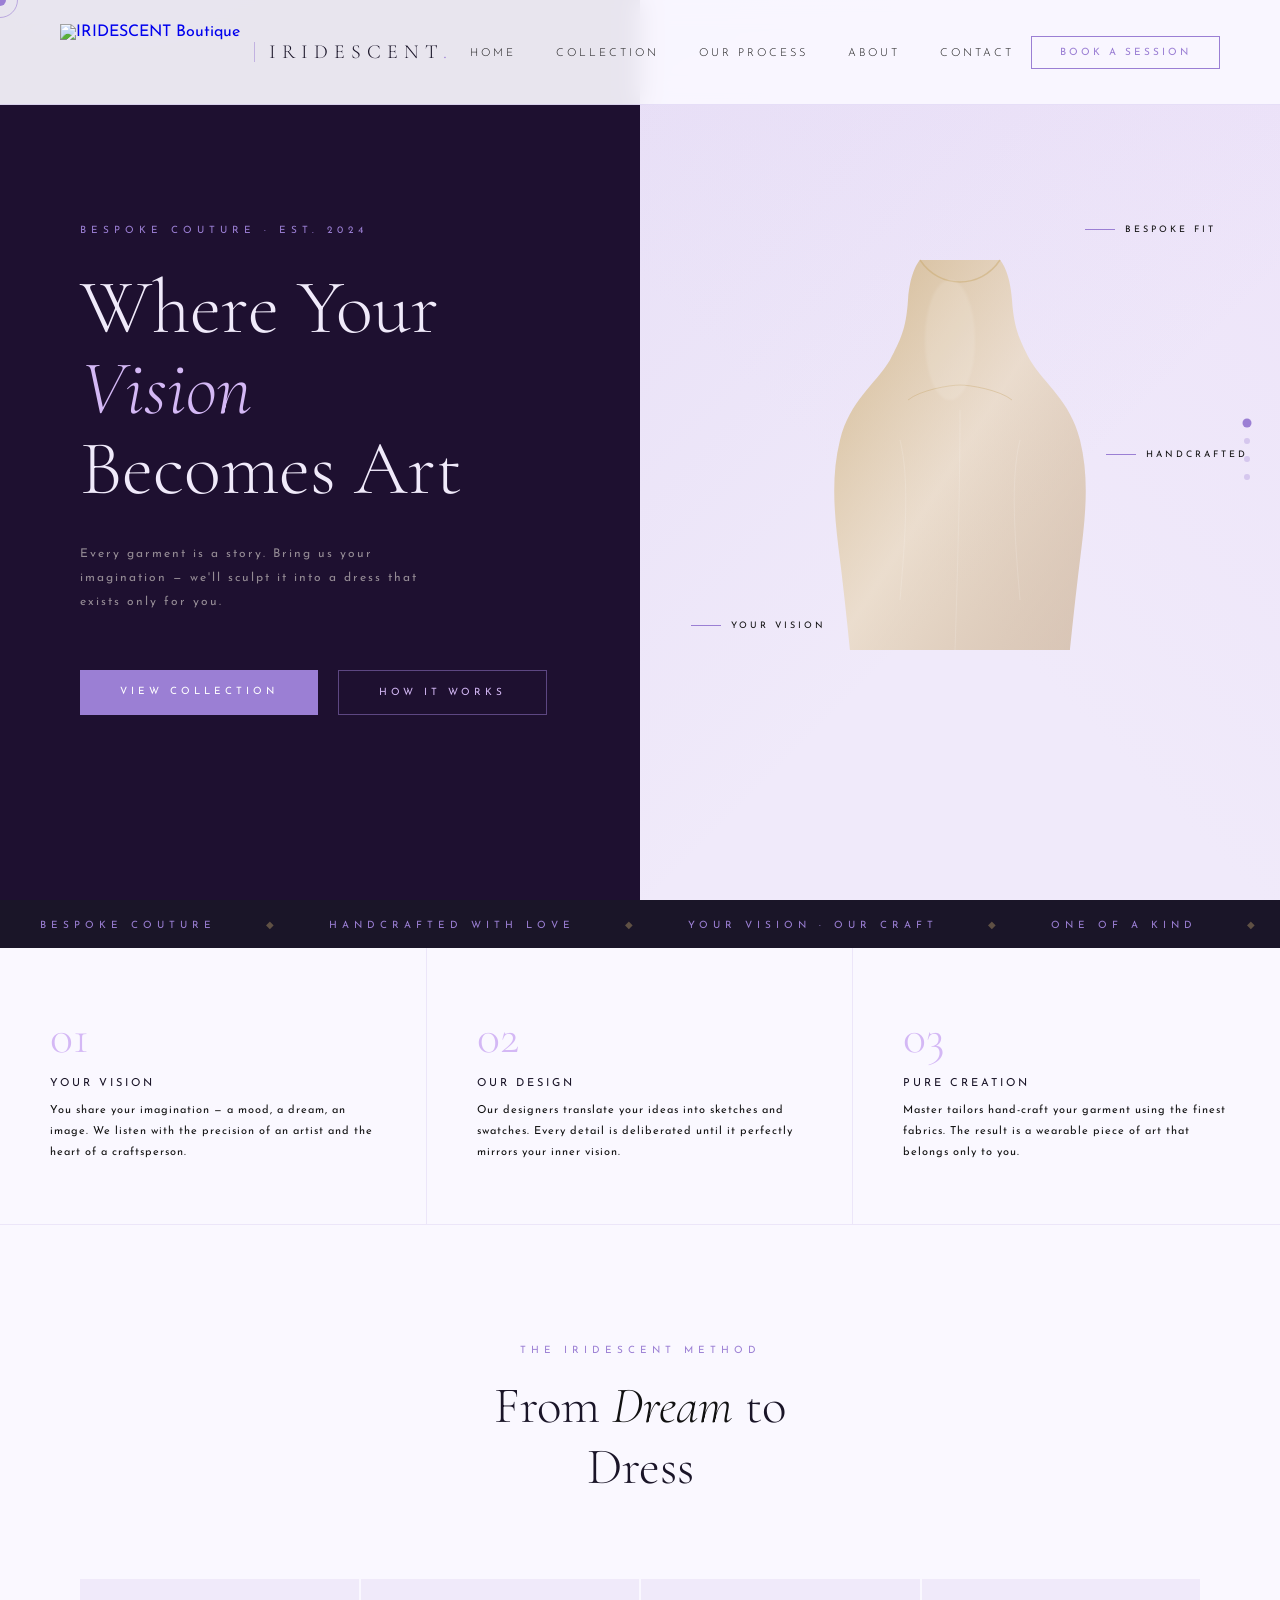
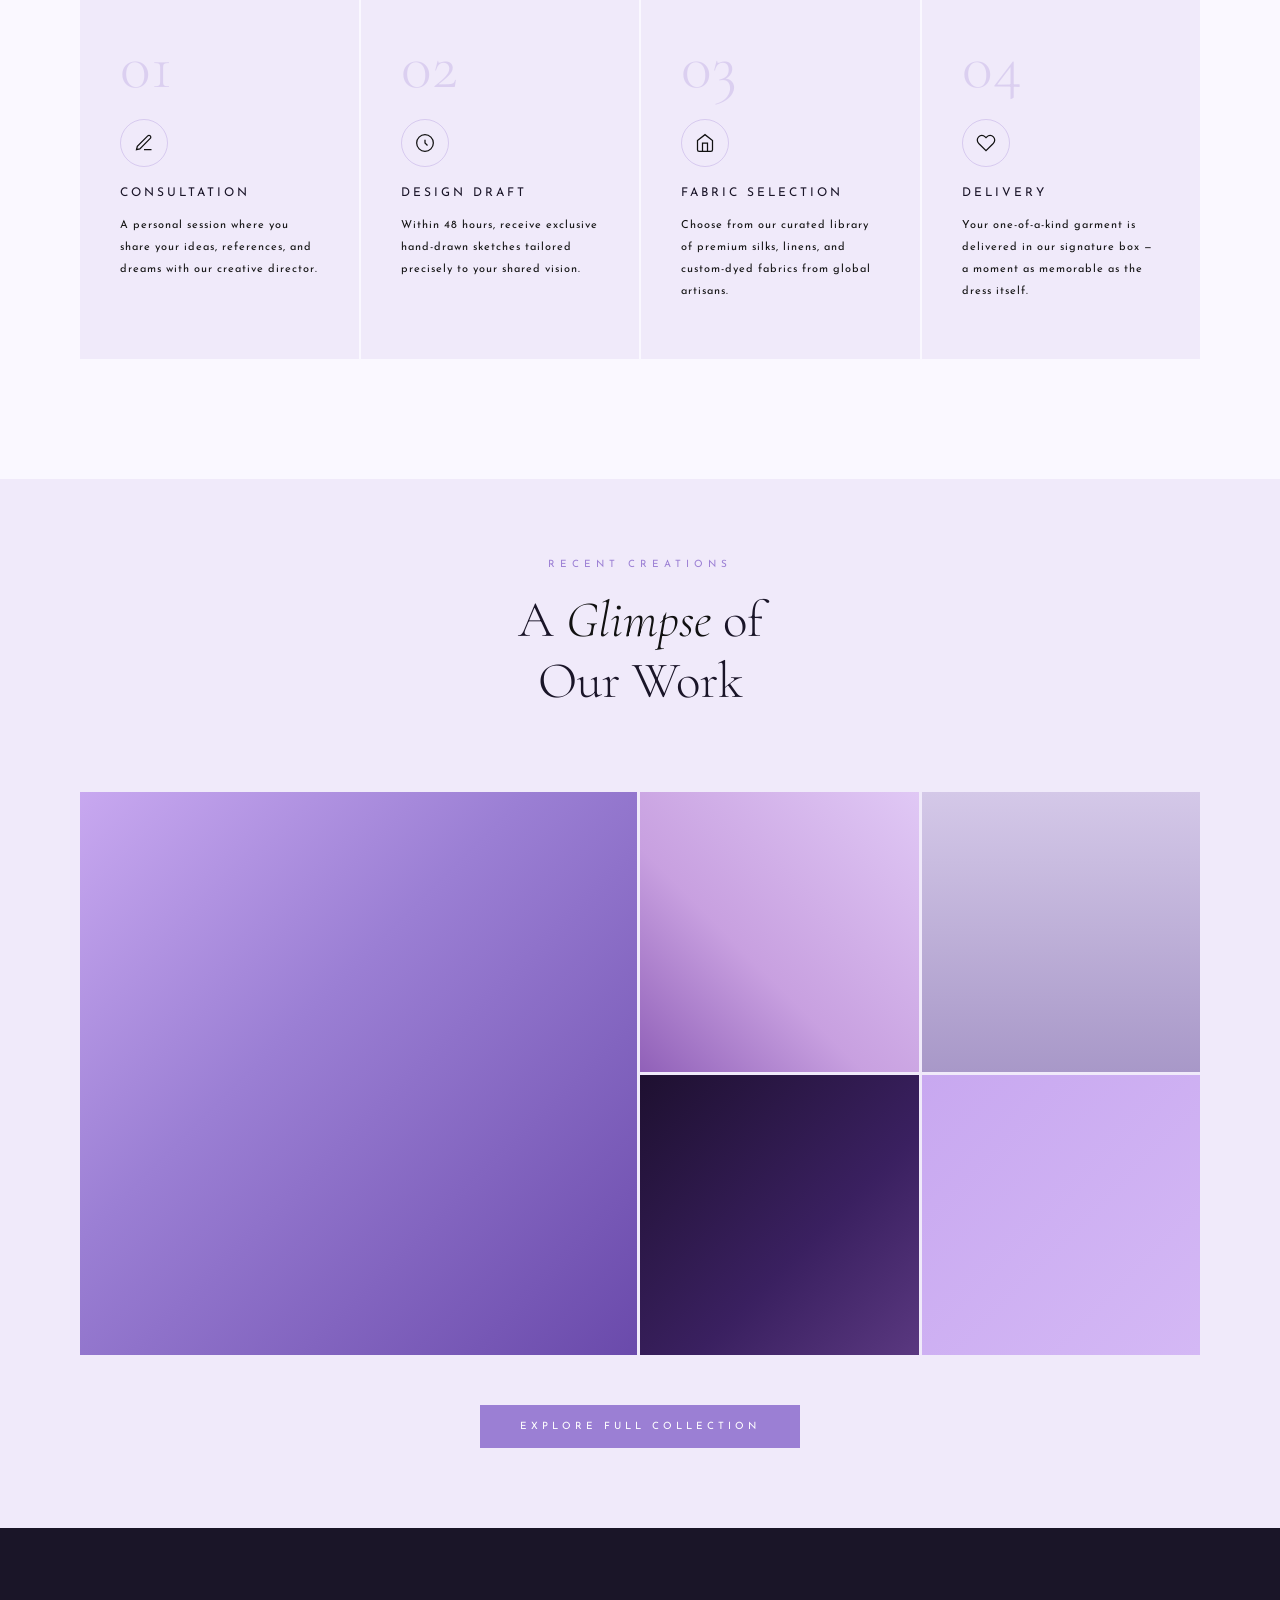
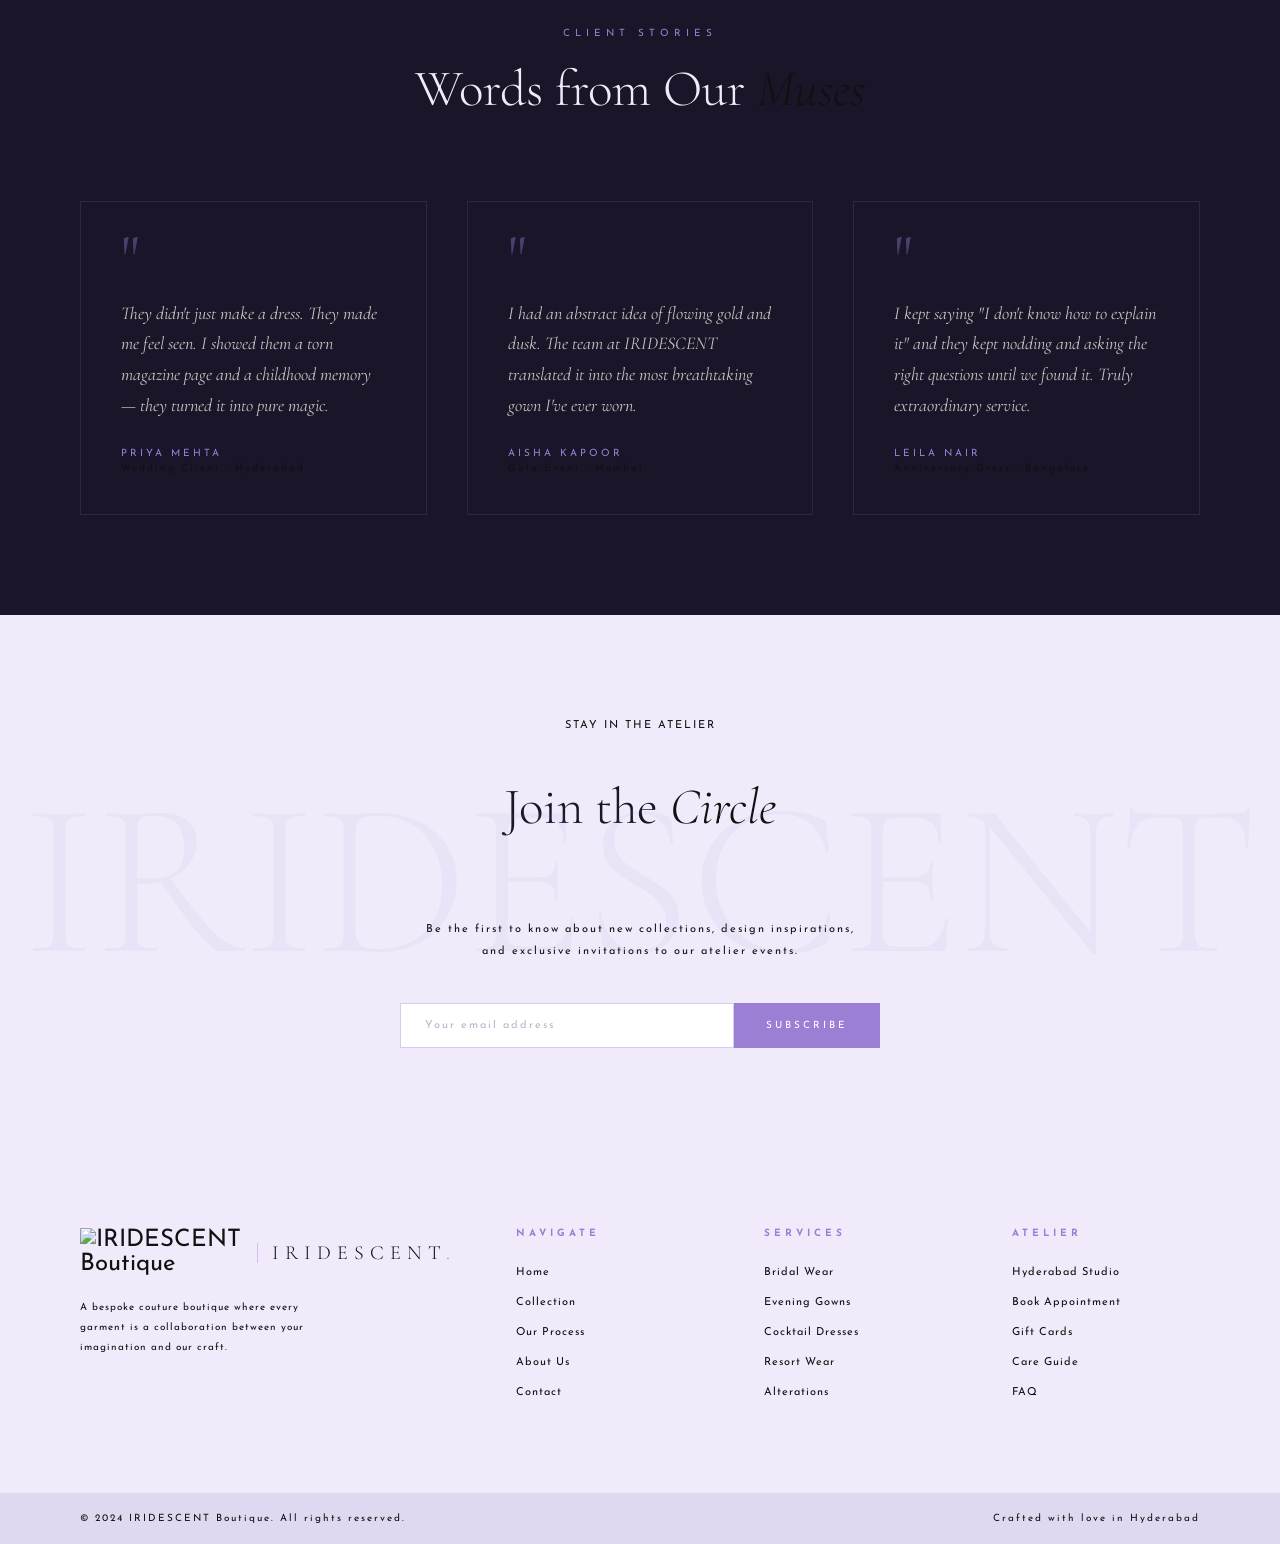
==== index.html @ 8f8d6bed "Add files via upload" ====
<!DOCTYPE html>
<html lang="en">

<head>
  <meta charset="UTF-8" />
  <meta name="viewport" content="width=device-width, initial-scale=1.0" />
  <title>IRIDESCENT — Bespoke Couture Boutique</title>
  <link
    href="https://fonts.googleapis.com/css2?family=Cormorant+Garamond:ital,wght@0,300;0,400;0,600;1,300;1,400&family=Josefin+Sans:wght@200;300;400&display=swap"
    rel="stylesheet" />
  <style>
    *,
    *::before,
    *::after {
      margin: 0;
      padding: 0;
      box-sizing: border-box;
    }

    :root {
      --cream: #f0eafa;
      --warm-white: #faf8ff;
      --charcoal: #1a1528;
      --gold: #9b7fd4;
      --gold-light: #d4b8f5;
      --blush: #e0c8f5;
      --deep: #1e1030;
      --mid: #111111;
    }

    html {
      scroll-behavior: smooth;
    }

    body {
      font-family: 'Josefin Sans', sans-serif;
      background: var(--warm-white);
      color: var(--charcoal);
      overflow-x: hidden;
      cursor: none;
    }

    /* Custom Cursor */
    .cursor {
      width: 12px;
      height: 12px;
      background: var(--gold);
      border-radius: 50%;
      position: fixed;
      top: 0;
      left: 0;
      pointer-events: none;
      z-index: 9999;
      transform: translate(-50%, -50%);
      transition: transform 0.1s ease, width 0.3s ease, height 0.3s ease, background 0.3s ease;
    }

    .cursor-ring {
      width: 36px;
      height: 36px;
      border: 1px solid var(--gold);
      border-radius: 50%;
      position: fixed;
      top: 0;
      left: 0;
      pointer-events: none;
      z-index: 9998;
      transform: translate(-50%, -50%);
      transition: all 0.15s ease;
      opacity: 0.6;
    }

    body:hover .cursor {
      opacity: 1;
    }

    /* NAV */
    nav {
      position: fixed;
      top: 0;
      left: 0;
      right: 0;
      z-index: 1000;
      display: flex;
      align-items: center;
      justify-content: space-between;
      padding: 24px 60px;
      background: rgba(250, 248, 255, 0.92);
      backdrop-filter: blur(12px);
      border-bottom: 1px solid rgba(155, 127, 212, 0.2);
      transition: padding 0.4s ease;
    }

    nav.scrolled {
      padding: 16px 60px;
    }

    .nav-logo {
      text-decoration: none;
      display: inline-flex;
      align-items: center;
    }

    .nav-logo img {
      height: 56px;
      width: auto;
      object-fit: contain;
      display: block;
    }

    .footer-brand .nav-logo img {
      height: 50px;
    }

    .nav-logo-text {
      font-family: 'Cormorant Garamond', serif;
      font-size: 20px;
      font-weight: 300;
      letter-spacing: 6px;
      text-transform: uppercase;
      color: var(--charcoal);
      margin-left: 14px;
      padding-left: 14px;
      border-left: 1px solid rgba(155, 127, 212, 0.5);
      line-height: 1;
      transition: color 0.3s;
    }

    .nav-logo-text span {
      color: var(--gold);
    }

    .footer-brand .nav-logo .nav-logo-text {
      color: #111111;
      border-left-color: rgba(155, 127, 212, 0.4);
    }

    .nav-links {
      display: flex;
      gap: 40px;
      list-style: none;
    }

    .nav-links a {
      text-decoration: none;
      font-size: 11px;
      font-weight: 300;
      letter-spacing: 3px;
      text-transform: uppercase;
      color: var(--mid);
      position: relative;
      transition: color 0.3s ease;
    }

    .nav-links a::after {
      content: '';
      position: absolute;
      bottom: -3px;
      left: 0;
      width: 0;
      height: 1px;
      background: var(--gold);
      transition: width 0.3s ease;
    }

    .nav-links a:hover {
      color: var(--charcoal);
    }

    .nav-links a:hover::after {
      width: 100%;
    }

    .nav-cta {
      font-size: 10px;
      letter-spacing: 3px;
      text-transform: uppercase;
      padding: 10px 28px;
      border: 1px solid var(--gold);
      color: var(--gold);
      text-decoration: none;
      transition: all 0.3s ease;
    }

    .nav-cta:hover {
      background: var(--gold);
      color: white;
    }

    /* HERO */
    .hero {
      min-height: 100vh;
      display: grid;
      grid-template-columns: 1fr 1fr;
      overflow: hidden;
    }

    .hero-left {
      background: var(--deep);
      display: flex;
      flex-direction: column;
      justify-content: center;
      padding: 120px 80px 80px;
      position: relative;
      overflow: hidden;
    }

    .hero-left::before {
      content: '';
      position: absolute;
      top: -50%;
      left: -20%;
      width: 500px;
      height: 500px;
      background: radial-gradient(circle, rgba(155, 127, 212, 0.2) 0%, transparent 70%);
      border-radius: 50%;
    }

    .hero-tag {
      font-size: 10px;
      letter-spacing: 5px;
      text-transform: uppercase;
      color: var(--gold);
      margin-bottom: 32px;
      opacity: 0;
      animation: fadeUp 0.8s ease forwards 0.3s;
    }

    .hero-title {
      font-family: 'Cormorant Garamond', serif;
      font-size: clamp(52px, 6vw, 88px);
      font-weight: 300;
      line-height: 1.05;
      color: var(--cream);
      margin-bottom: 32px;
      opacity: 0;
      animation: fadeUp 0.8s ease forwards 0.5s;
    }

    .hero-title em {
      font-style: italic;
      color: var(--gold-light);
    }

    .hero-subtitle {
      font-size: 12px;
      letter-spacing: 2px;
      line-height: 2;
      color: rgba(245, 240, 232, 0.55);
      max-width: 380px;
      margin-bottom: 56px;
      opacity: 0;
      animation: fadeUp 0.8s ease forwards 0.7s;
    }

    .hero-btns {
      display: flex;
      gap: 20px;
      opacity: 0;
      animation: fadeUp 0.8s ease forwards 0.9s;
    }

    .btn-primary {
      padding: 16px 40px;
      background: var(--gold);
      color: white;
      text-decoration: none;
      font-size: 10px;
      letter-spacing: 4px;
      text-transform: uppercase;
      transition: all 0.3s ease;
    }

    .btn-primary:hover {
      background: #7d60b8;
    }

    .btn-outline {
      padding: 16px 40px;
      border: 1px solid rgba(155, 127, 212, 0.5);
      color: var(--gold-light);
      text-decoration: none;
      font-size: 10px;
      letter-spacing: 4px;
      text-transform: uppercase;
      transition: all 0.3s ease;
    }

    .btn-outline:hover {
      border-color: var(--gold);
      color: var(--gold);
    }

    .hero-right {
      background: var(--cream);
      position: relative;
      overflow: hidden;
      display: flex;
      align-items: center;
      justify-content: center;
    }

    .hero-visual {
      width: 100%;
      height: 100%;
      background:
        linear-gradient(135deg, rgba(155, 127, 212, 0.1) 0%, transparent 60%),
        linear-gradient(225deg, rgba(224, 200, 245, 0.2) 0%, transparent 60%);
      display: flex;
      align-items: center;
      justify-content: center;
      position: relative;
    }

    .dress-silhouette {
      width: 280px;
      height: 420px;
      position: relative;
      opacity: 0;
      animation: fadeIn 1.2s ease forwards 1s;
    }

    .dress-silhouette svg {
      width: 100%;
      height: 100%;
    }

    .floating-label {
      position: absolute;
      font-size: 9px;
      letter-spacing: 3px;
      text-transform: uppercase;
      color: var(--mid);
      display: flex;
      align-items: center;
      gap: 10px;
    }

    .floating-label::before {
      content: '';
      width: 30px;
      height: 1px;
      background: var(--gold);
    }

    .label-1 {
      top: 25%;
      right: 10%;
      animation: float 4s ease-in-out infinite;
    }

    .label-2 {
      bottom: 30%;
      left: 8%;
      animation: float 4s ease-in-out infinite 1s;
    }

    .label-3 {
      top: 50%;
      right: 5%;
      animation: float 4s ease-in-out infinite 2s;
    }

    /* MARQUEE */
    .marquee-strip {
      background: var(--charcoal);
      padding: 16px 0;
      overflow: hidden;
      white-space: nowrap;
    }

    .marquee-inner {
      display: inline-block;
      animation: marquee 20s linear infinite;
    }

    .marquee-inner span {
      font-size: 10px;
      letter-spacing: 5px;
      text-transform: uppercase;
      color: var(--gold);
      margin: 0 40px;
    }

    .marquee-inner span.dot {
      color: rgba(201, 169, 110, 0.4);
      letter-spacing: 0;
      margin: 0 10px;
    }

    /* ABOUT STRIP */
    .about-strip {
      display: grid;
      grid-template-columns: 1fr 1fr 1fr;
      border-bottom: 1px solid rgba(155, 127, 212, 0.15);
    }

    .strip-item {
      padding: 60px 50px;
      border-right: 1px solid rgba(155, 127, 212, 0.15);
      transition: background 0.4s ease;
    }

    .strip-item:last-child {
      border-right: none;
    }

    .strip-item:hover {
      background: rgba(155, 127, 212, 0.05);
    }

    .strip-num {
      font-family: 'Cormorant Garamond', serif;
      font-size: 48px;
      font-weight: 300;
      color: var(--gold-light);
      display: block;
      margin-bottom: 12px;
    }

    .strip-label {
      font-size: 11px;
      letter-spacing: 3px;
      text-transform: uppercase;
      color: var(--charcoal);
      margin-bottom: 12px;
      display: block;
    }

    .strip-desc {
      font-size: 11px;
      letter-spacing: 1px;
      line-height: 1.9;
      color: var(--mid);
    }

    /* PROCESS */
    .section {
      padding: 120px 80px;
    }

    .section-header {
      text-align: center;
      margin-bottom: 80px;
    }

    .section-tag {
      font-size: 10px;
      letter-spacing: 5px;
      text-transform: uppercase;
      color: var(--gold);
      margin-bottom: 20px;
    }

    .section-title {
      font-family: 'Cormorant Garamond', serif;
      font-size: clamp(36px, 4vw, 56px);
      font-weight: 300;
      color: var(--charcoal);
      line-height: 1.2;
    }

    .section-title em {
      font-style: italic;
      color: var(--mid);
    }

    .process-grid {
      display: grid;
      grid-template-columns: repeat(4, 1fr);
      gap: 2px;
    }

    .process-card {
      background: var(--cream);
      padding: 56px 40px;
      position: relative;
      overflow: hidden;
      transition: all 0.4s ease;
    }

    .process-card:hover {
      background: var(--charcoal);
    }

    .process-card:hover .p-num,
    .process-card:hover .p-title,
    .process-card:hover .p-desc {
      color: var(--cream);
    }

    .process-card:hover .p-icon {
      border-color: var(--gold);
    }

    .process-card:hover .p-icon svg {
      stroke: var(--gold);
    }

    .p-num {
      font-family: 'Cormorant Garamond', serif;
      font-size: 64px;
      font-weight: 300;
      color: rgba(155, 127, 212, 0.25);
      line-height: 1;
      transition: color 0.4s ease;
    }

    .p-icon {
      width: 48px;
      height: 48px;
      border: 1px solid rgba(155, 127, 212, 0.3);
      border-radius: 50%;
      display: flex;
      align-items: center;
      justify-content: center;
      margin: 20px 0;
      transition: all 0.4s ease;
    }

    .p-icon svg {
      width: 20px;
      height: 20px;
      stroke: var(--mid);
      fill: none;
      stroke-width: 1.5;
      transition: stroke 0.4s ease;
    }

    .p-title {
      font-size: 12px;
      letter-spacing: 3px;
      text-transform: uppercase;
      color: var(--charcoal);
      margin-bottom: 16px;
      transition: color 0.4s ease;
    }

    .p-desc {
      font-size: 11px;
      letter-spacing: 1px;
      line-height: 2;
      color: var(--mid);
      transition: color 0.4s ease;
    }

    /* GALLERY TEASER */
    .gallery-teaser {
      padding: 80px;
      background: var(--cream);
    }

    .gallery-grid {
      display: grid;
      grid-template-columns: 2fr 1fr 1fr;
      grid-template-rows: 280px 280px;
      gap: 3px;
    }

    .g-item {
      overflow: hidden;
      position: relative;
      cursor: pointer;
    }

    .g-item.tall {
      grid-row: span 2;
    }

    .g-inner {
      width: 100%;
      height: 100%;
      transition: transform 0.6s ease;
    }

    .g-item:hover .g-inner {
      transform: scale(1.04);
    }

    .g-overlay {
      position: absolute;
      bottom: 0;
      left: 0;
      right: 0;
      background: linear-gradient(transparent, rgba(26, 26, 26, 0.7));
      padding: 30px 24px 20px;
      opacity: 0;
      transition: opacity 0.4s ease;
    }

    .g-item:hover .g-overlay {
      opacity: 1;
    }

    .g-overlay span {
      font-size: 10px;
      letter-spacing: 3px;
      text-transform: uppercase;
      color: white;
    }

    /* SVG placeholder patterns */
    .pattern-1 {
      background: linear-gradient(135deg, #c8a8f0 0%, #9b7fd4 40%, #6a4aab 100%);
    }

    .pattern-2 {
      background: linear-gradient(225deg, #e0c8f5 0%, #c8a0e0 60%, #9060b8 100%);
    }

    .pattern-3 {
      background: linear-gradient(180deg, #d4c8e8 0%, #a898c8 100%);
    }

    .pattern-4 {
      background: linear-gradient(135deg, #1e1030 0%, #3a2060 60%, #5a3880 100%);
    }

    .pattern-5 {
      background: linear-gradient(315deg, #d4b8f5 0%, #c8a8f0 100%);
    }

    /* TESTIMONIALS */
    .testimonials {
      padding: 100px 80px;
      background: var(--charcoal);
    }

    .testimonials .section-title {
      color: var(--cream);
    }

    .testimonials .section-tag {
      color: var(--gold);
    }

    .test-grid {
      display: grid;
      grid-template-columns: repeat(3, 1fr);
      gap: 40px;
      margin-top: 60px;
    }

    .test-card {
      padding: 40px;
      border: 1px solid rgba(155, 127, 212, 0.15);
      position: relative;
      transition: border-color 0.4s ease;
    }

    .test-card:hover {
      border-color: rgba(155, 127, 212, 0.5);
    }

    .test-quote {
      font-family: 'Cormorant Garamond', serif;
      font-size: 64px;
      color: var(--gold);
      line-height: 0.5;
      margin-bottom: 24px;
      opacity: 0.4;
    }

    .test-text {
      font-family: 'Cormorant Garamond', serif;
      font-size: 18px;
      font-style: italic;
      color: rgba(245, 240, 232, 0.8);
      line-height: 1.7;
      margin-bottom: 28px;
    }

    .test-author {
      font-size: 10px;
      letter-spacing: 3px;
      text-transform: uppercase;
      color: var(--gold);
    }

    .test-role {
      font-size: 10px;
      letter-spacing: 2px;
      color: var(--mid);
      margin-top: 4px;
    }

    /* NEWSLETTER */
    .newsletter {
      padding: 100px 80px;
      text-align: center;
      background: var(--cream);
      position: relative;
      overflow: hidden;
    }

    .newsletter::before {
      content: 'IRIDESCENT';
      position: absolute;
      font-family: 'Cormorant Garamond', serif;
      font-size: 220px;
      font-weight: 300;
      color: rgba(155, 127, 212, 0.07);
      top: 50%;
      left: 50%;
      transform: translate(-50%, -50%);
      pointer-events: none;
      white-space: nowrap;
    }

    .newsletter .section-title {
      margin-bottom: 20px;
    }

    .newsletter p {
      font-size: 11px;
      letter-spacing: 2px;
      color: var(--mid);
      margin-bottom: 40px;
      line-height: 2;
    }

    .email-form {
      display: flex;
      justify-content: center;
      gap: 0;
      max-width: 480px;
      margin: 0 auto;
    }

    .email-form input {
      flex: 1;
      padding: 16px 24px;
      border: 1px solid rgba(155, 127, 212, 0.4);
      background: white;
      font-family: 'Josefin Sans', sans-serif;
      font-size: 11px;
      letter-spacing: 2px;
      color: var(--charcoal);
      outline: none;
    }

    .email-form input::placeholder {
      color: rgba(122, 107, 149, 0.5);
    }

    .email-form button {
      padding: 16px 32px;
      background: var(--gold);
      border: none;
      color: white;
      font-family: 'Josefin Sans', sans-serif;
      font-size: 10px;
      letter-spacing: 3px;
      text-transform: uppercase;
      cursor: pointer;
      transition: background 0.3s ease;
    }

    .email-form button:hover {
      background: var(--deep);
    }

    /* FOOTER */
    footer {
      background: #f0eafa;
      padding: 80px;
      display: grid;
      grid-template-columns: 2fr 1fr 1fr 1fr;
      gap: 60px;
    }

    .footer-brand .nav-logo {
      color: #111111;
      font-size: 24px;
    }

    .footer-brand p {
      margin-top: 20px;
      font-size: 10px;
      letter-spacing: 1px;
      line-height: 2;
      color: #111111;
      max-width: 240px;
    }

    .footer-col h4 {
      font-size: 10px;
      letter-spacing: 4px;
      text-transform: uppercase;
      color: var(--gold);
      margin-bottom: 24px;
    }

    .footer-col ul {
      list-style: none;
    }

    .footer-col ul li {
      margin-bottom: 14px;
    }

    .footer-col ul li a {
      font-size: 11px;
      letter-spacing: 1px;
      color: #111111;
      text-decoration: none;
      transition: color 0.3s ease;
    }

    .footer-col ul li a:hover {
      color: var(--gold);
    }

    .footer-bottom {
      background: #e0d8f0;
      padding: 20px 80px;
      display: flex;
      justify-content: space-between;
      align-items: center;
    }

    .footer-bottom span {
      font-size: 10px;
      letter-spacing: 2px;
      color: #111111;
    }

    /* ANIMATIONS */
    @keyframes fadeUp {
      from {
        opacity: 0;
        transform: translateY(30px);
      }

      to {
        opacity: 1;
        transform: translateY(0);
      }
    }

    @keyframes fadeIn {
      from {
        opacity: 0;
      }

      to {
        opacity: 1;
      }
    }

    @keyframes float {

      0%,
      100% {
        transform: translateY(0);
      }

      50% {
        transform: translateY(-12px);
      }
    }

    @keyframes marquee {
      from {
        transform: translateX(0);
      }

      to {
        transform: translateX(-50%);
      }
    }

    /* PAGE NAV INDICATOR */
    .page-nav {
      position: fixed;
      right: 30px;
      top: 50%;
      transform: translateY(-50%);
      z-index: 500;
      display: flex;
      flex-direction: column;
      gap: 12px;
    }

    .page-dot {
      width: 6px;
      height: 6px;
      background: rgba(155, 127, 212, 0.3);
      border-radius: 50%;
      cursor: pointer;
      transition: all 0.3s ease;
    }

    .page-dot.active {
      background: var(--gold);
      transform: scale(1.5);
    }

    /* ── INDEX: TABLET ── */
    @media (max-width: 1024px) {
      .hero-left {
        padding: 120px 40px 60px;
      }

      .strip-item {
        padding: 40px 30px;
      }

      .section {
        padding: 80px 40px;
      }

      .process-grid {
        grid-template-columns: repeat(2, 1fr);
      }

      .gallery-teaser {
        padding: 60px 40px;
      }

      .testimonials {
        padding: 60px 40px;
      }

      .newsletter {
        padding: 60px 40px;
      }
    }

    /* ── INDEX: MOBILE ── */
    @media (max-width: 768px) {
      .hero {
        grid-template-columns: 1fr;
        min-height: auto;
      }

      .hero-left {
        padding: 100px 24px 60px;
      }

      .hero-right {
        display: none;
      }

      .page-nav {
        display: none;
      }

      .about-strip {
        grid-template-columns: 1fr;
      }

      .strip-item {
        border-right: none;
        border-bottom: 1px solid rgba(201, 169, 110, 0.15);
        padding: 36px 24px;
      }

      .strip-item:last-child {
        border-bottom: none;
      }

      .section {
        padding: 60px 24px;
      }

      .process-grid {
        grid-template-columns: 1fr;
      }

      .gallery-teaser {
        padding: 60px 24px;
      }

      .gallery-grid {
        grid-template-columns: 1fr;
        grid-template-rows: auto;
      }

      .g-item.tall {
        grid-row: span 1;
      }

      .g-inner {
        height: 220px;
      }

      .testimonials {
        padding: 60px 24px;
      }

      .test-grid {
        grid-template-columns: 1fr;
        gap: 24px;
      }

      .newsletter {
        padding: 60px 24px;
      }

      .email-form {
        flex-direction: column;
        max-width: 100%;
      }

      .email-form input {
        border: 1px solid rgba(201, 169, 110, 0.4);
      }

      .email-form button {
        width: 100%;
      }
    }
  </style>
  <link rel="stylesheet" href="responsive.css" />
</head>

<body>

  <div class="cursor" id="cursor"></div>
  <div class="cursor-ring" id="cursorRing"></div>

  <!-- NAV -->
  <nav id="navbar">
    <a href="index.html" class="nav-logo"><img src="logo.png" alt="IRIDESCENT Boutique" /><span
        class="nav-logo-text">IRIDESCENT<span>.</span></span></a>
    <ul class="nav-links" id="navLinks">
      <li><a href="index.html">Home</a></li>
      <li><a href="collection.html">Collection</a></li>
      <li><a href="process.html">Our Process</a></li>
      <li><a href="about.html">About</a></li>
      <li><a href="contact.html">Contact</a></li>
    </ul>
    <a href="contact.html" class="nav-cta">Book a Session</a>
    <button class="nav-burger" id="navBurger" onclick="toggleNav()" aria-label="Toggle menu">☰</button>
  </nav>

  <!-- SIDE DOTS -->
  <div class="page-nav">
    <div class="page-dot active"></div>
    <div class="page-dot"></div>
    <div class="page-dot"></div>
    <div class="page-dot"></div>
  </div>

  <!-- HERO -->
  <section class="hero">
    <div class="hero-left">
      <p class="hero-tag">Bespoke Couture · Est. 2024</p>
      <h1 class="hero-title">Where Your<br><em>Vision</em><br>Becomes Art</h1>
      <p class="hero-subtitle">Every garment is a story. Bring us your imagination — we'll sculpt it into a dress that
        exists only for you.</p>
      <div class="hero-btns">
        <a href="collection.html" class="btn-primary">View Collection</a>
        <a href="process.html" class="btn-outline">How It Works</a>
      </div>
    </div>
    <div class="hero-right">
      <div class="hero-visual">
        <div class="dress-silhouette">
          <svg viewBox="0 0 280 420" xmlns="http://www.w3.org/2000/svg">
            <defs>
              <linearGradient id="dressGrad" x1="0%" y1="0%" x2="100%" y2="100%">
                <stop offset="0%" style="stop-color:#c9a96e;stop-opacity:0.9" />
                <stop offset="50%" style="stop-color:#e8d5b0;stop-opacity:0.7" />
                <stop offset="100%" style="stop-color:#b8935a;stop-opacity:0.5" />
              </linearGradient>
              <filter id="soft">
                <feGaussianBlur stdDeviation="1" />
              </filter>
            </defs>
            <!-- Dress body -->
            <path
              d="M100 20 C100 20 90 30 88 60 C86 90 80 100 70 120 C55 145 30 160 20 200 C10 240 15 280 20 320 C25 360 30 410 30 410 L250 410 C250 410 255 360 260 320 C265 280 270 240 260 200 C250 160 225 145 210 120 C200 100 194 90 192 60 C190 30 180 20 180 20 Z"
              fill="url(#dressGrad)" opacity="0.85" />
            <!-- Waist -->
            <path d="M88 160 C100 150 130 145 140 145 C150 145 180 150 192 160" fill="none"
              stroke="rgba(201,169,110,0.4)" stroke-width="1" />
            <!-- Neckline -->
            <path d="M100 20 C110 35 125 42 140 42 C155 42 170 35 180 20" fill="none" stroke="rgba(201,169,110,0.5)"
              stroke-width="1.5" />
            <!-- Fabric fold lines -->
            <path d="M80 200 C90 240 85 300 80 360" fill="none" stroke="rgba(255,255,255,0.2)" stroke-width="0.8" />
            <path d="M140 170 C140 240 138 320 135 410" fill="none" stroke="rgba(255,255,255,0.2)" stroke-width="0.8" />
            <path d="M200 200 C190 240 195 300 200 360" fill="none" stroke="rgba(255,255,255,0.2)" stroke-width="0.8" />
            <!-- Shimmer -->
            <ellipse cx="130" cy="100" rx="25" ry="60" fill="rgba(255,255,255,0.12)" filter="url(#soft)" />
          </svg>
        </div>
        <div class="floating-label label-1">Bespoke Fit</div>
        <div class="floating-label label-2">Your Vision</div>
        <div class="floating-label label-3">Handcrafted</div>
      </div>
    </div>
  </section>

  <!-- MARQUEE -->
  <div class="marquee-strip">
    <div class="marquee-inner">
      <span>Bespoke Couture</span><span class="dot">◆</span>
      <span>Handcrafted with Love</span><span class="dot">◆</span>
      <span>Your Vision · Our Craft</span><span class="dot">◆</span>
      <span>One of a Kind</span><span class="dot">◆</span>
      <span>Designed for You</span><span class="dot">◆</span>
      <span>IRIDESCENT Boutique</span><span class="dot">◆</span>
      <span>Bespoke Couture</span><span class="dot">◆</span>
      <span>Handcrafted with Love</span><span class="dot">◆</span>
      <span>Your Vision · Our Craft</span><span class="dot">◆</span>
      <span>One of a Kind</span><span class="dot">◆</span>
      <span>Designed for You</span><span class="dot">◆</span>
      <span>IRIDESCENT Boutique</span><span class="dot">◆</span>
    </div>
  </div>

  <!-- ABOUT STRIP -->
  <div class="about-strip">
    <div class="strip-item">
      <span class="strip-num">01</span>
      <span class="strip-label">Your Vision</span>
      <p class="strip-desc">You share your imagination — a mood, a dream, an image. We listen with the precision of an
        artist and the heart of a craftsperson.</p>
    </div>
    <div class="strip-item">
      <span class="strip-num">02</span>
      <span class="strip-label">Our Design</span>
      <p class="strip-desc">Our designers translate your ideas into sketches and swatches. Every detail is deliberated
        until it perfectly mirrors your inner vision.</p>
    </div>
    <div class="strip-item">
      <span class="strip-num">03</span>
      <span class="strip-label">Pure Creation</span>
      <p class="strip-desc">Master tailors hand-craft your garment using the finest fabrics. The result is a wearable
        piece of art that belongs only to you.</p>
    </div>
  </div>

  <!-- PROCESS -->
  <section class="section">
    <div class="section-header">
      <p class="section-tag">The IRIDESCENT Method</p>
      <h2 class="section-title">From <em>Dream</em> to<br>Dress</h2>
    </div>
    <div class="process-grid">
      <div class="process-card">
        <div class="p-num">01</div>
        <div class="p-icon">
          <svg viewBox="0 0 24 24">
            <path d="M12 20h9M16.5 3.5a2.121 2.121 0 013 3L7 19l-4 1 1-4L16.5 3.5z" />
          </svg>
        </div>
        <div class="p-title">Consultation</div>
        <p class="p-desc">A personal session where you share your ideas, references, and dreams with our creative
          director.</p>
      </div>
      <div class="process-card">
        <div class="p-num">02</div>
        <div class="p-icon">
          <svg viewBox="0 0 24 24">
            <circle cx="12" cy="12" r="10" />
            <path d="M12 8v4l3 3" />
          </svg>
        </div>
        <div class="p-title">Design Draft</div>
        <p class="p-desc">Within 48 hours, receive exclusive hand-drawn sketches tailored precisely to your shared
          vision.</p>
      </div>
      <div class="process-card">
        <div class="p-num">03</div>
        <div class="p-icon">
          <svg viewBox="0 0 24 24">
            <path d="M3 9l9-7 9 7v11a2 2 0 01-2 2H5a2 2 0 01-2-2z" />
            <polyline points="9 22 9 12 15 12 15 22" />
          </svg>
        </div>
        <div class="p-title">Fabric Selection</div>
        <p class="p-desc">Choose from our curated library of premium silks, linens, and custom-dyed fabrics from global
          artisans.</p>
      </div>
      <div class="process-card">
        <div class="p-num">04</div>
        <div class="p-icon">
          <svg viewBox="0 0 24 24">
            <path
              d="M20.84 4.61a5.5 5.5 0 00-7.78 0L12 5.67l-1.06-1.06a5.5 5.5 0 00-7.78 7.78l1.06 1.06L12 21.23l7.78-7.78 1.06-1.06a5.5 5.5 0 000-7.78z" />
          </svg>
        </div>
        <div class="p-title">Delivery</div>
        <p class="p-desc">Your one-of-a-kind garment is delivered in our signature box — a moment as memorable as the
          dress itself.</p>
      </div>
    </div>
  </section>

  <!-- GALLERY TEASER -->
  <div class="gallery-teaser">
    <div class="section-header">
      <p class="section-tag">Recent Creations</p>
      <h2 class="section-title">A <em>Glimpse</em> of<br>Our Work</h2>
    </div>
    <div class="gallery-grid">
      <div class="g-item tall">
        <div class="g-inner pattern-1"></div>
        <div class="g-overlay"><span>Evening Gown · Silk</span></div>
      </div>
      <div class="g-item">
        <div class="g-inner pattern-2"></div>
        <div class="g-overlay"><span>Bridal · Lace & Tulle</span></div>
      </div>
      <div class="g-item">
        <div class="g-inner pattern-3"></div>
        <div class="g-overlay"><span>Cocktail · Chiffon</span></div>
      </div>
      <div class="g-item">
        <div class="g-inner pattern-4"></div>
        <div class="g-overlay"><span>Resort · Cotton Blend</span></div>
      </div>
      <div class="g-item">
        <div class="g-inner pattern-5"></div>
        <div class="g-overlay"><span>Formal · Crepe</span></div>
      </div>
    </div>
    <div style="text-align:center; margin-top:50px;">
      <a href="collection.html" class="btn-primary" style="display:inline-block;">Explore Full Collection</a>
    </div>
  </div>

  <!-- TESTIMONIALS -->
  <section class="testimonials">
    <div class="section-header">
      <p class="section-tag">Client Stories</p>
      <h2 class="section-title">Words from Our <em>Muses</em></h2>
    </div>
    <div class="test-grid">
      <div class="test-card">
        <div class="test-quote">"</div>
        <p class="test-text">They didn't just make a dress. They made me feel seen. I showed them a torn magazine page
          and a childhood memory — they turned it into pure magic.</p>
        <div class="test-author">Priya Mehta</div>
        <div class="test-role">Wedding Client · Hyderabad</div>
      </div>
      <div class="test-card">
        <div class="test-quote">"</div>
        <p class="test-text">I had an abstract idea of flowing gold and dusk. The team at IRIDESCENT translated it into
          the most breathtaking gown I've ever worn.</p>
        <div class="test-author">Aisha Kapoor</div>
        <div class="test-role">Gala Event · Mumbai</div>
      </div>
      <div class="test-card">
        <div class="test-quote">"</div>
        <p class="test-text">I kept saying "I don't know how to explain it" and they kept nodding and asking the right
          questions until we found it. Truly extraordinary service.</p>
        <div class="test-author">Leila Nair</div>
        <div class="test-role">Anniversary Dress · Bangalore</div>
      </div>
    </div>
  </section>

  <!-- NEWSLETTER -->
  <section class="newsletter">
    <div class="section-header">
      <p class="section-tag">Stay in the Atelier</p>
      <h2 class="section-title">Join the <em>Circle</em></h2>
    </div>
    <p>Be the first to know about new collections, design inspirations,<br>and exclusive invitations to our atelier
      events.</p>
    <div class="email-form">
      <input type="email" placeholder="Your email address" />
      <button type="button">Subscribe</button>
    </div>
  </section>

  <!-- FOOTER -->
  <footer>
    <div class="footer-brand">
      <a href="index.html" class="nav-logo"><img src="logo.png" alt="IRIDESCENT Boutique" /><span
          class="nav-logo-text">IRIDESCENT<span>.</span></span></a>
      <p>A bespoke couture boutique where every garment is a collaboration between your imagination and our craft.</p>
    </div>
    <div class="footer-col">
      <h4>Navigate</h4>
      <ul>
        <li><a href="index.html">Home</a></li>
        <li><a href="collection.html">Collection</a></li>
        <li><a href="process.html">Our Process</a></li>
        <li><a href="about.html">About Us</a></li>
        <li><a href="contact.html">Contact</a></li>
      </ul>
    </div>
    <div class="footer-col">
      <h4>Services</h4>
      <ul>
        <li><a href="#">Bridal Wear</a></li>
        <li><a href="#">Evening Gowns</a></li>
        <li><a href="#">Cocktail Dresses</a></li>
        <li><a href="#">Resort Wear</a></li>
        <li><a href="#">Alterations</a></li>
      </ul>
    </div>
    <div class="footer-col">
      <h4>Atelier</h4>
      <ul>
        <li><a href="#">Hyderabad Studio</a></li>
        <li><a href="#">Book Appointment</a></li>
        <li><a href="#">Gift Cards</a></li>
        <li><a href="#">Care Guide</a></li>
        <li><a href="#">FAQ</a></li>
      </ul>
    </div>
  </footer>
  <div class="footer-bottom">
    <span>© 2024 IRIDESCENT Boutique. All rights reserved.</span>
    <span>Crafted with love in Hyderabad</span>
  </div>

  <script>
    // Hamburger nav
    function toggleNav() {
      const links = document.getElementById('navLinks');
      const burger = document.getElementById('navBurger');
      const isOpen = links.classList.toggle('open');
      burger.textContent = isOpen ? '✕' : '☰';
    }
    document.querySelectorAll('.nav-links a').forEach(a => a.addEventListener('click', () => {
      document.getElementById('navLinks').classList.remove('open');
      document.getElementById('navBurger').textContent = '☰';
    }));
    // Custom cursor
    const cursor = document.getElementById('cursor');
    const ring = document.getElementById('cursorRing');
    document.addEventListener('mousemove', e => {
      cursor.style.left = e.clientX + 'px';
      cursor.style.top = e.clientY + 'px';
      setTimeout(() => {
        ring.style.left = e.clientX + 'px';
        ring.style.top = e.clientY + 'px';
      }, 80);
    });
    document.querySelectorAll('a, button').forEach(el => {
      el.addEventListener('mouseenter', () => {
        cursor.style.width = '20px'; cursor.style.height = '20px';
        ring.style.width = '50px'; ring.style.height = '50px';
      });
      el.addEventListener('mouseleave', () => {
        cursor.style.width = '12px'; cursor.style.height = '12px';
        ring.style.width = '36px'; ring.style.height = '36px';
      });
    });

    // Nav scroll
    window.addEventListener('scroll', () => {
      document.getElementById('navbar').classList.toggle('scrolled', window.scrollY > 50);
    });

    // Intersection observer for animations
    const observer = new IntersectionObserver(entries => {
      entries.forEach(e => { if (e.isIntersecting) e.target.style.opacity = '1'; });
    }, { threshold: 0.1 });
  </script>
</body>

</html>
---- responsive.css ----
/* ============================================================
   IRIDESCENT — Shared Responsive Stylesheet
   Hamburger ≤ 900px  |  Tablet ≤ 1024px  |  Desktop > 900px
   ============================================================ */

/* Hide custom cursor on touch devices */
@media (pointer: coarse) {

  .cursor,
  .cursor-ring {
    display: none !important;
  }

  body {
    cursor: auto !important;
  }
}

/* ── HAMBURGER BUTTON (hidden on desktop) ─────────────────── */
.nav-burger {
  display: none;
  background: none;
  border: 1px solid rgba(155, 127, 212, 0.45);
  padding: 6px 13px;
  font-size: 19px;
  color: var(--charcoal, #1a1528);
  cursor: pointer;
  line-height: 1;
  transition: all 0.2s;
  font-family: inherit;
}

.nav-burger:hover {
  border-color: var(--gold, #9b7fd4);
  color: var(--gold, #9b7fd4);
}

/* ── NAV: TABLET (≤ 1024px, > 900px) — reduce padding only ── */
@media (max-width: 1024px) and (min-width: 901px) {
  nav {
    padding: 20px 40px !important;
  }

  .nav-links {
    gap: 24px !important;
  }

  .nav-cta {
    display: none !important;
  }
}

/* ── NAV: HAMBURGER (≤ 900px) ────────────────────────────── */
@media (max-width: 900px) {
  nav {
    padding: 18px 24px !important;
    z-index: 1060 !important;
  }

  .nav-burger {
    display: block;
  }

  .nav-cta {
    display: none !important;
  }

  /* Dropdown panel below navbar */
  .nav-links {
    display: none;
    position: fixed;
    top: 0;
    left: 0;
    right: 0;
    background: linear-gradient(160deg, #1e1030 0%, #2d1a50 100%);
    backdrop-filter: blur(20px);
    -webkit-backdrop-filter: blur(20px);
    flex-direction: column;
    align-items: center;
    justify-content: center;
    gap: 28px;
    z-index: 1040;
    list-style: none;
    padding: 100px 40px 40px;
    box-shadow: 0 12px 40px rgba(0, 0, 0, 0.5);
    border-bottom: 1px solid rgba(155, 127, 212, 0.2);
  }

  .nav-links.open {
    display: flex;
    animation: menuSlideDown 0.35s cubic-bezier(0.16, 1, 0.3, 1) forwards;
  }

  @keyframes menuSlideDown {
    from {
      opacity: 0;
      transform: translateY(-20px);
    }

    to {
      opacity: 1;
      transform: translateY(0);
    }
  }

  .nav-links a {
    font-size: 13px !important;
    letter-spacing: 5px;
    color: rgba(240, 234, 250, 0.8) !important;
    transition: color 0.2s, letter-spacing 0.2s !important;
  }

  .nav-links a:hover,
  .nav-links a.active {
    color: #9b7fd4 !important;
    letter-spacing: 7px !important;
  }

  .nav-links a::after {
    background: #9b7fd4 !important;
  }
}

/* ── FOOTER: TABLET ───────────────────────────────────────── */
@media (max-width: 1024px) {
  footer {
    grid-template-columns: 1fr 1fr !important;
    padding: 50px 40px !important;
    gap: 40px !important;
  }

  .footer-bottom {
    padding: 20px 40px !important;
  }
}

/* ── FOOTER: MOBILE ───────────────────────────────────────── */
@media (max-width: 768px) {
  footer {
    grid-template-columns: 1fr !important;
    padding: 40px 24px !important;
    gap: 32px !important;
  }

  .footer-bottom {
    padding: 20px 24px !important;
    flex-direction: column;
    gap: 6px;
    text-align: center;
  }
}
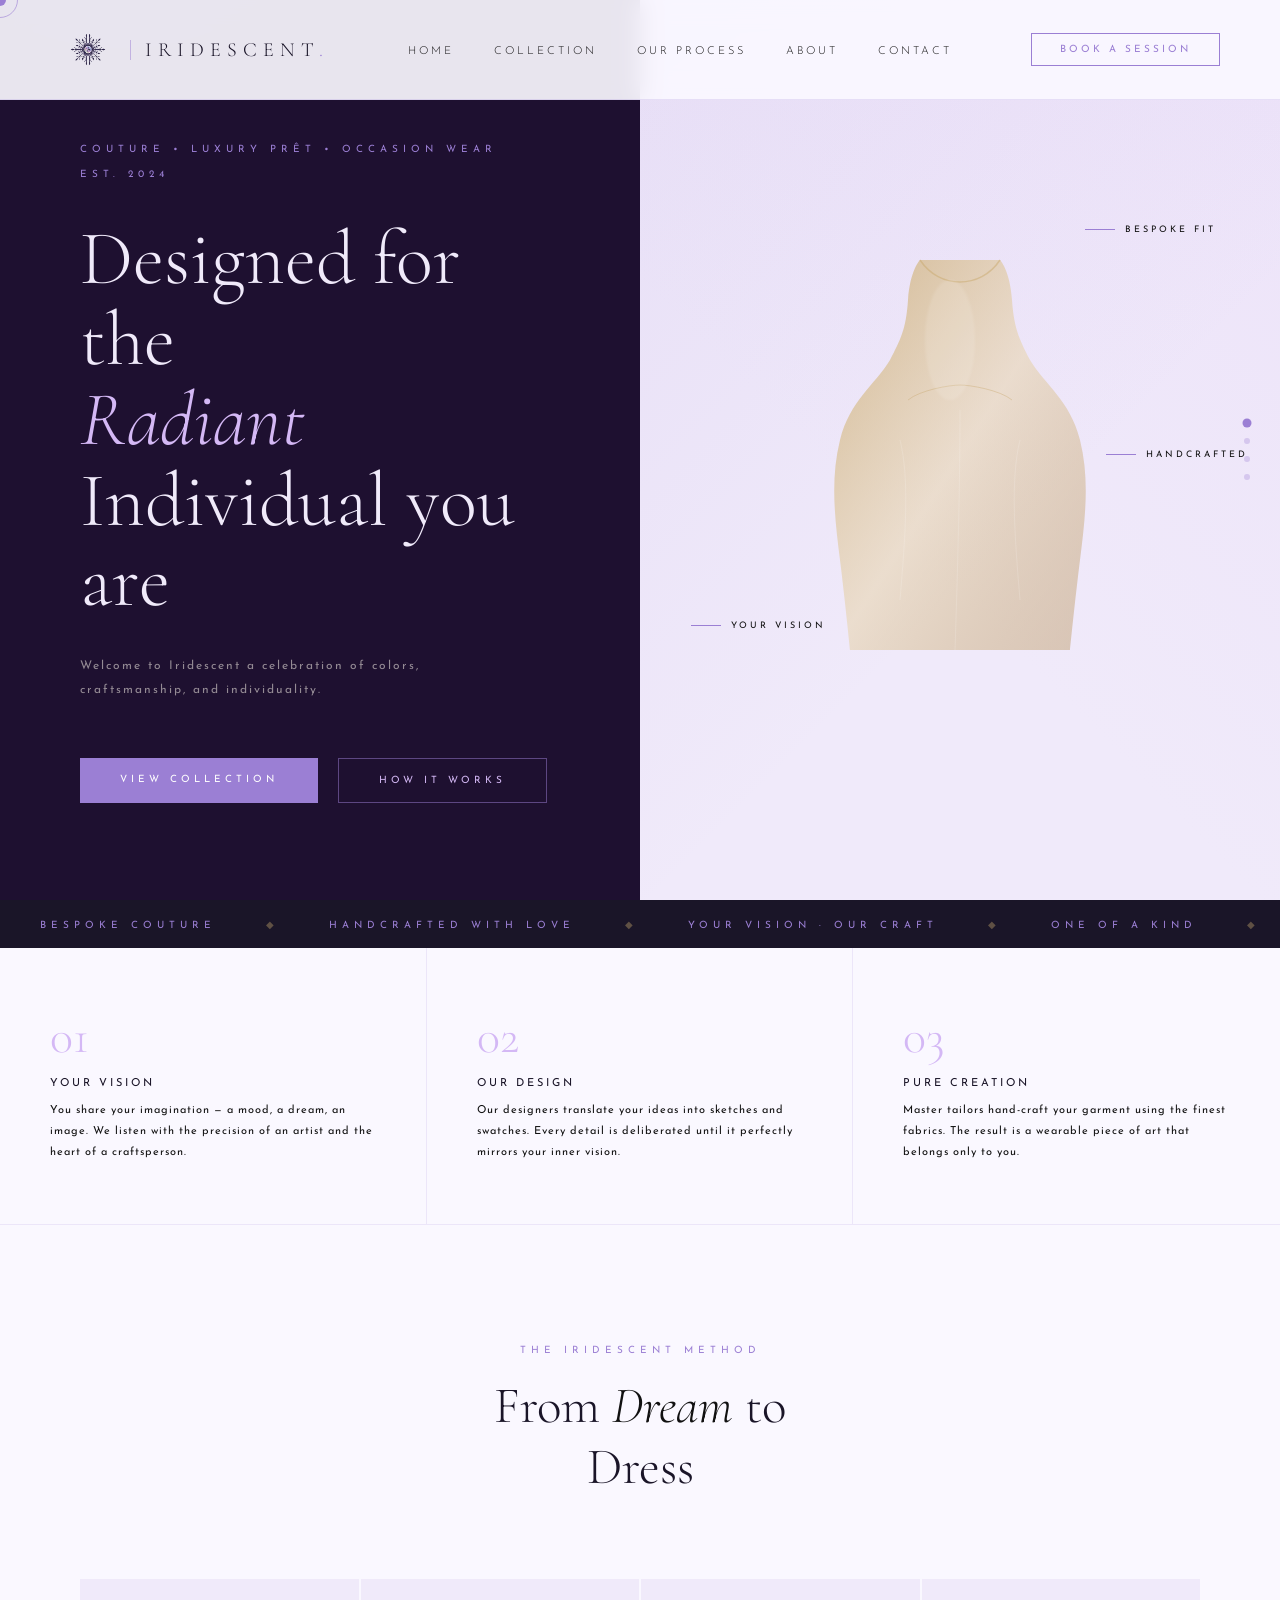
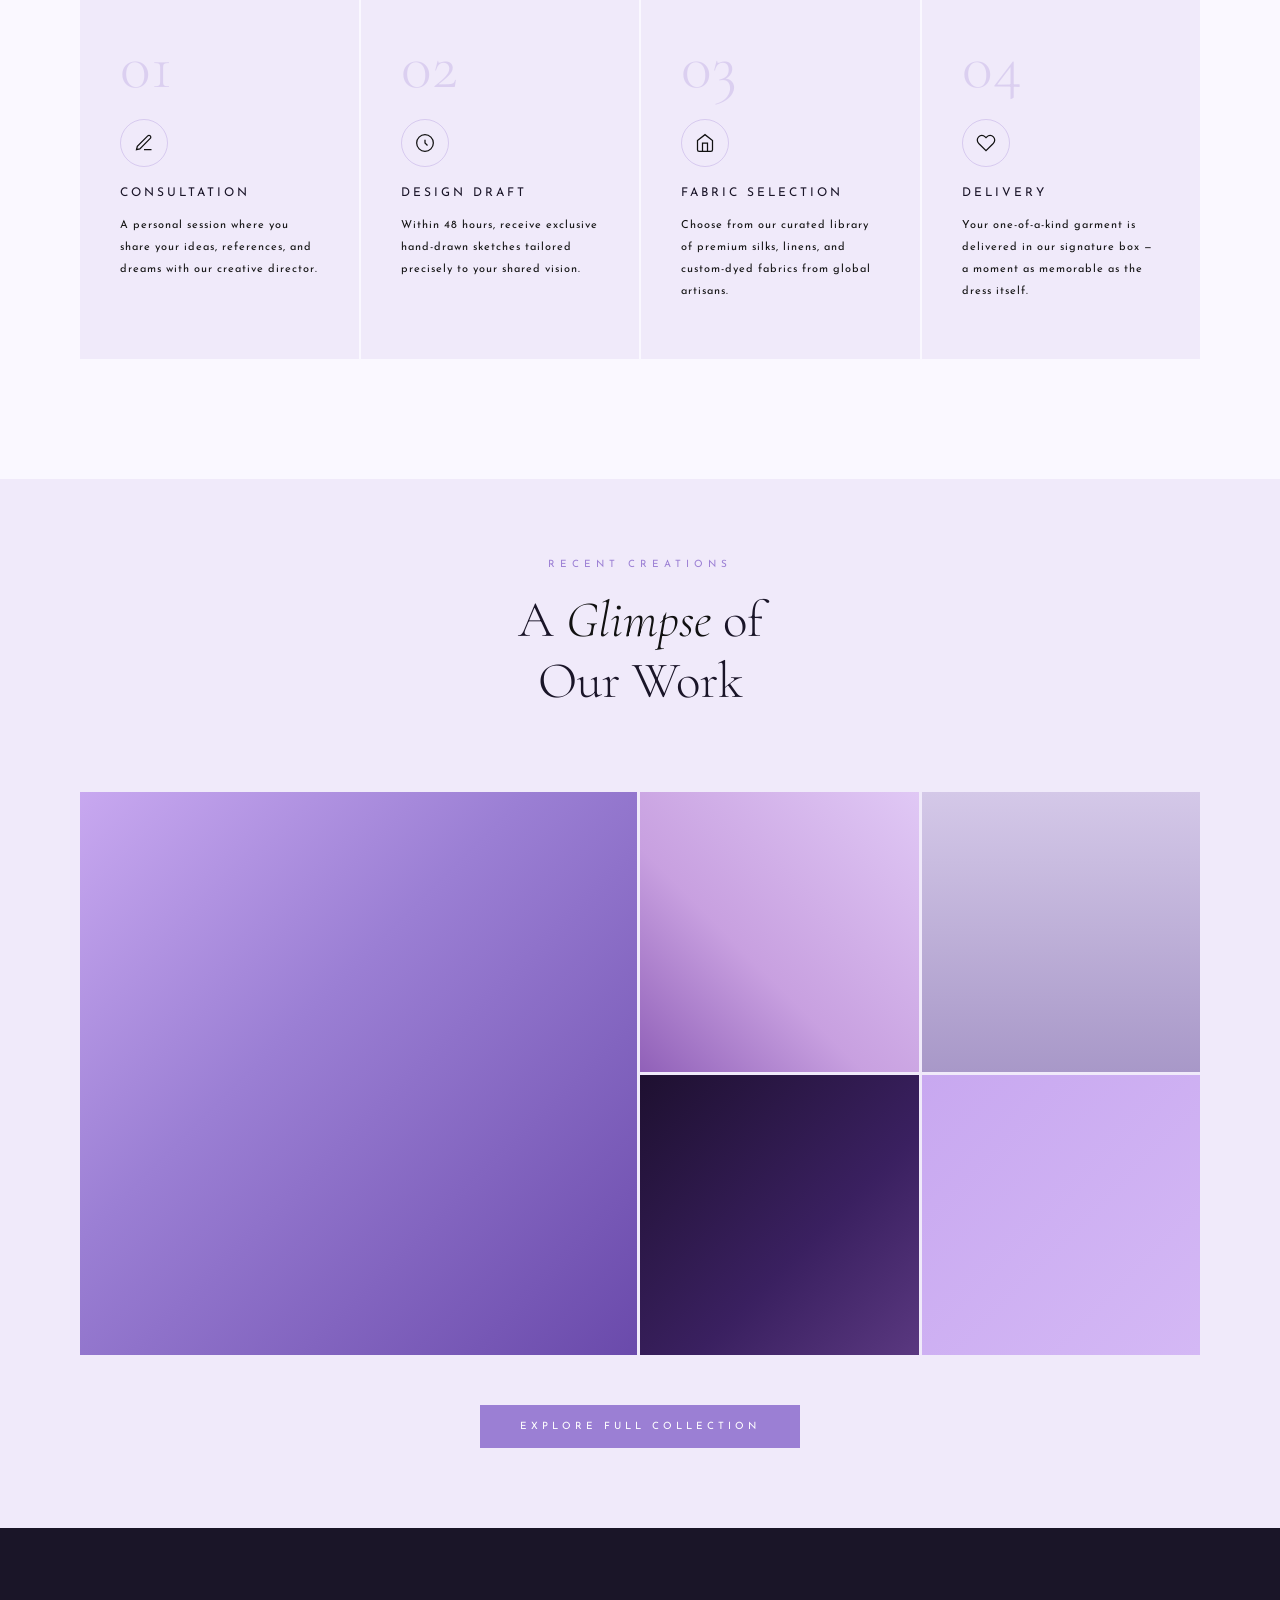
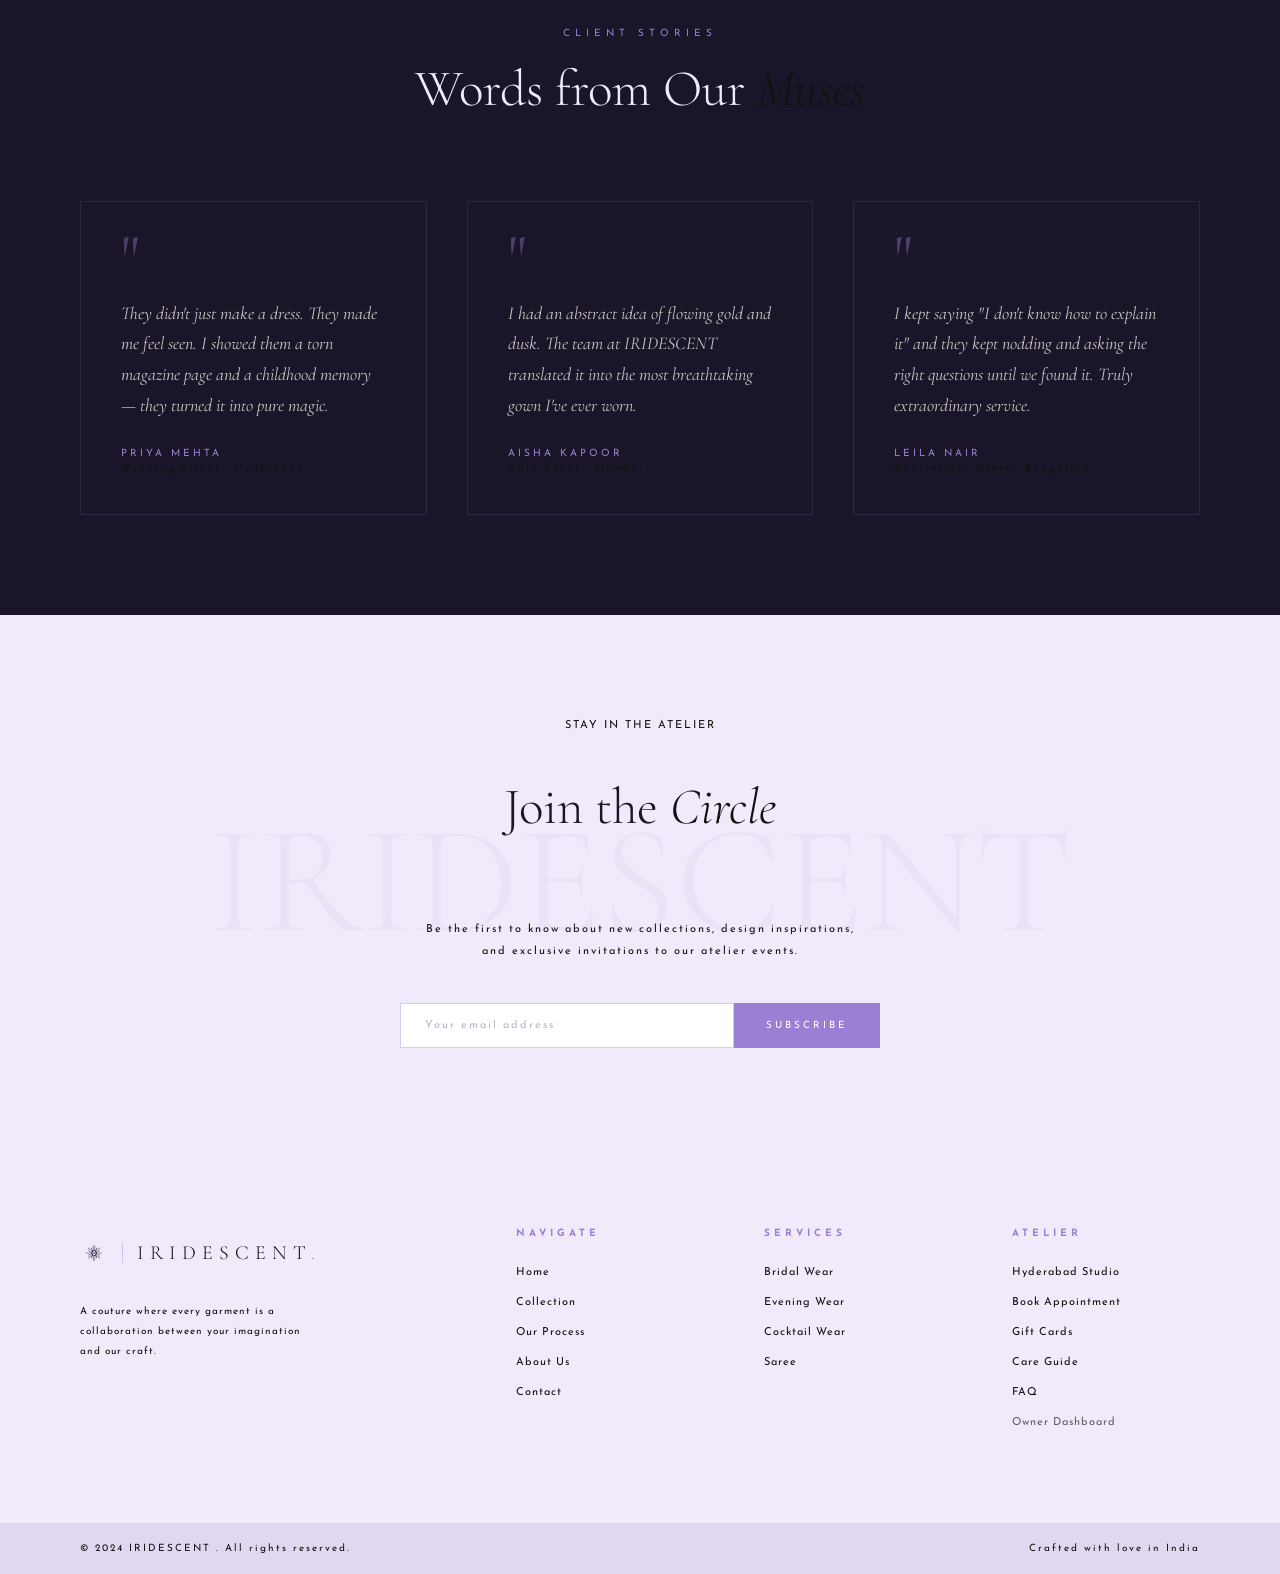
==== commit 734d6a9a: "Add files via upload" ====
--- a/index.html
+++ b/index.html
@@ -84,7 +84,8 @@
       display: flex;
       align-items: center;
       justify-content: space-between;
-      padding: 24px 60px;
+      padding: 0 60px;
+      height: 100px;
       background: rgba(250, 248, 255, 0.92);
       backdrop-filter: blur(12px);
       border-bottom: 1px solid rgba(155, 127, 212, 0.2);
@@ -99,13 +100,15 @@
       text-decoration: none;
       display: inline-flex;
       align-items: center;
+      align-self: stretch;
     }
 
     .nav-logo img {
-      height: 56px;
+      height: 100%;
       width: auto;
       object-fit: contain;
       display: block;
+      align-self: stretch;
     }
 
     .footer-brand .nav-logo img {
@@ -222,6 +225,7 @@
       text-transform: uppercase;
       color: var(--gold);
       margin-bottom: 32px;
+      line-height: 2.5;
       opacity: 0;
       animation: fadeUp 0.8s ease forwards 0.3s;
     }
@@ -697,7 +701,7 @@
       content: 'IRIDESCENT';
       position: absolute;
       font-family: 'Cormorant Garamond', serif;
-      font-size: 220px;
+      font-size: clamp(40px, 12vw, 220px);
       font-weight: 300;
       color: rgba(155, 127, 212, 0.07);
       top: 50%;
@@ -1022,7 +1026,7 @@
 
   <!-- NAV -->
   <nav id="navbar">
-    <a href="index.html" class="nav-logo"><img src="logo.png" alt="IRIDESCENT Boutique" /><span
+    <a href="index.html" class="nav-logo"><img src="Photos/Logo.png" alt="IRIDESCENT Boutique" /><span
         class="nav-logo-text">IRIDESCENT<span>.</span></span></a>
     <ul class="nav-links" id="navLinks">
       <li><a href="index.html">Home</a></li>
@@ -1046,10 +1050,9 @@
   <!-- HERO -->
   <section class="hero">
     <div class="hero-left">
-      <p class="hero-tag">Bespoke Couture · Est. 2024</p>
-      <h1 class="hero-title">Where Your<br><em>Vision</em><br>Becomes Art</h1>
-      <p class="hero-subtitle">Every garment is a story. Bring us your imagination — we'll sculpt it into a dress that
-        exists only for you.</p>
+      <p class="hero-tag">Couture • Luxury prêt • Occasion wear<br>Est. 2024</p>
+      <h1 class="hero-title">Designed for the<br><em>Radiant </em><br>Individual you are </h1>
+      <p class="hero-subtitle">Welcome to Iridescent a celebration of colors, craftsmanship, and individuality.</p>
       <div class="hero-btns">
         <a href="collection.html" class="btn-primary">View Collection</a>
         <a href="process.html" class="btn-outline">How It Works</a>
@@ -1212,7 +1215,7 @@
       </div>
       <div class="g-item">
         <div class="g-inner pattern-4"></div>
-        <div class="g-overlay"><span>Resort · Cotton Blend</span></div>
+        <div class="g-overlay"><span>Saree · Silk</span></div>
       </div>
       <div class="g-item">
         <div class="g-inner pattern-5"></div>
@@ -1272,9 +1275,9 @@
   <!-- FOOTER -->
   <footer>
     <div class="footer-brand">
-      <a href="index.html" class="nav-logo"><img src="logo.png" alt="IRIDESCENT Boutique" /><span
+      <a href="index.html" class="nav-logo"><img src="Photos/Logo.png" alt="IRIDESCENT Boutique" /><span
           class="nav-logo-text">IRIDESCENT<span>.</span></span></a>
-      <p>A bespoke couture boutique where every garment is a collaboration between your imagination and our craft.</p>
+      <p>A couture where every garment is a collaboration between your imagination and our craft.</p>
     </div>
     <div class="footer-col">
       <h4>Navigate</h4>
@@ -1289,27 +1292,27 @@
     <div class="footer-col">
       <h4>Services</h4>
       <ul>
-        <li><a href="#">Bridal Wear</a></li>
-        <li><a href="#">Evening Gowns</a></li>
-        <li><a href="#">Cocktail Dresses</a></li>
-        <li><a href="#">Resort Wear</a></li>
-        <li><a href="#">Alterations</a></li>
+        <li><a href="collection.html?cat=bridal">Bridal Wear</a></li>
+        <li><a href="collection.html?cat=evening">Evening Wear</a></li>
+        <li><a href="collection.html?cat=cocktail">Cocktail Wear</a></li>
+        <li><a href="collection.html?cat=saree">Saree</a></li>
       </ul>
     </div>
     <div class="footer-col">
       <h4>Atelier</h4>
       <ul>
-        <li><a href="#">Hyderabad Studio</a></li>
-        <li><a href="#">Book Appointment</a></li>
-        <li><a href="#">Gift Cards</a></li>
-        <li><a href="#">Care Guide</a></li>
-        <li><a href="#">FAQ</a></li>
+        <li><a href="contact.html#studio">Hyderabad Studio</a></li>
+        <li><a href="contact.html">Book Appointment</a></li>
+        <li><a href="contact.html">Gift Cards</a></li>
+        <li><a href="process.html">Care Guide</a></li>
+        <li><a href="process.html#faq">FAQ</a></li>
+        <li><a href="dashboard.html" style="opacity: 0.65;">Owner Dashboard</a></li>
       </ul>
     </div>
   </footer>
   <div class="footer-bottom">
-    <span>© 2024 IRIDESCENT Boutique. All rights reserved.</span>
-    <span>Crafted with love in Hyderabad</span>
+    <span>© 2024 IRIDESCENT . All rights reserved.</span>
+    <span>Crafted with love in India</span>
   </div>
 
   <script>
@@ -1356,6 +1359,8 @@
       entries.forEach(e => { if (e.isIntersecting) e.target.style.opacity = '1'; });
     }, { threshold: 0.1 });
   </script>
+  <!-- Client-Side Analytics Tracker -->
+  <script src="analytics.js"></script>
 </body>
 
 </html>
--- a/responsive.css
+++ b/responsive.css
@@ -148,4 +148,66 @@
     gap: 6px;
     text-align: center;
   }
+}
+
+/* ── PROCESS TIMELINE: MOBILE ─────────────────────────────── */
+@media (max-width: 768px) {
+  .timeline::before {
+    display: none;
+  }
+
+  .timeline-section {
+    padding: 60px 24px !important;
+  }
+
+  .tl-item {
+    display: flex !important;
+    flex-direction: column !important;
+    margin-bottom: 40px !important;
+  }
+
+  .tl-empty {
+    display: none !important;
+  }
+
+  .tl-center {
+    order: -1;
+    padding-top: 0 !important;
+    padding-bottom: 16px;
+    justify-content: flex-start !important;
+  }
+
+  .tl-content {
+    width: 100%;
+  }
+}
+
+/* ── FOUNDER SPOTLIGHT: MOBILE ────────────────────────────── */
+@media (max-width: 768px) {
+  .founder-spotlight {
+    grid-template-columns: 1fr !important;
+  }
+
+  .founder-photo {
+    min-height: 280px;
+  }
+
+  /* Switch overlay from left-right blend to top-bottom fade */
+  .founder-photo::after {
+    background: linear-gradient(to bottom, transparent 40%, var(--deep, #1e1030) 100%) !important;
+  }
+
+  .founder-info {
+    padding: 48px 28px !important;
+  }
+
+  .founder-info::before {
+    font-size: 80px !important;
+    top: 16px !important;
+    right: 24px !important;
+  }
+
+  .founder-name {
+    font-size: clamp(32px, 8vw, 44px) !important;
+  }
 }
